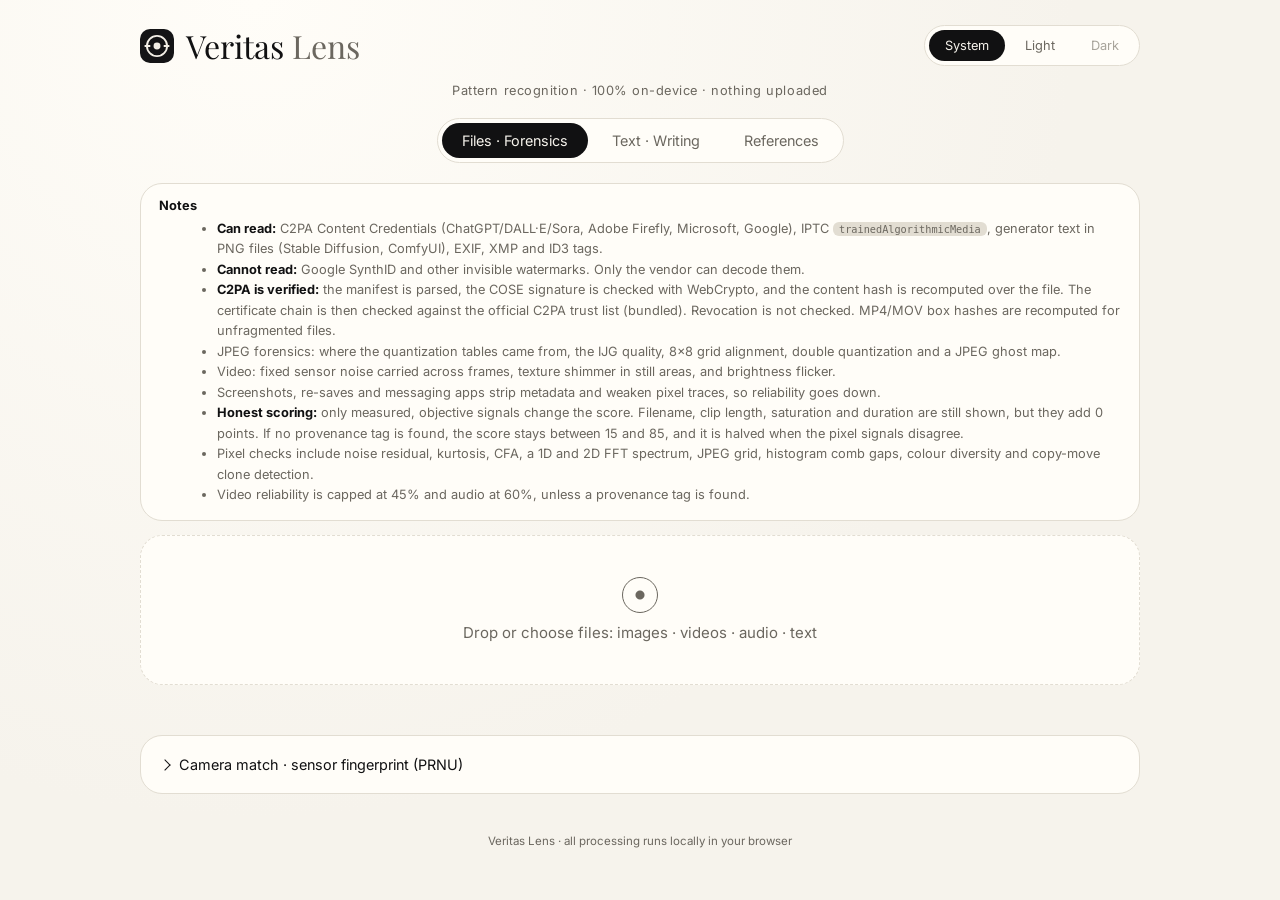
==== index.html @ 10089b7d "feat: writing check, C2PA trust chain, BMFF hash, PRNU camera match - Add js/writing.js: English sty" ====
<!DOCTYPE html>
<html lang="en" data-theme="system">
<head>
<meta charset="UTF-8">
<meta name="viewport" content="width=device-width, initial-scale=1.0">
<title>Veritas Lens — On-device pattern recognition</title>
<link rel="icon" href="favicon.svg" type="image/svg+xml">
<link href="https://fonts.googleapis.com/css2?family=Inter:wght@300;400;500;600&family=Playfair+Display:wght@500&display=swap" rel="stylesheet">
<link rel="stylesheet" href="css/style.css">
</head>
<body>
<header id="site-header">
<div class="brand"><img src="favicon.svg" alt="" width="34" height="34"><span>Veritas <em>Lens</em></span></div>
<div id="theme-switch" role="group" aria-label="Theme">
<button data-theme="system" class="active">System</button><button data-theme="light">Light</button><button data-theme="dark">Dark</button>
</div>
</header>
<p class="tag">Pattern recognition · 100% on-device · nothing uploaded</p>
<nav id="mode-tabs">
<button class="tab active" data-mode="media">Files · Forensics</button>
<button class="tab" data-mode="text">Text · Writing</button>
<button class="tab" data-mode="refs">References</button>
</nav>
<main>
<section id="panel-media" class="panel active">
<aside class="note"><b>Notes</b><ul>
<li><b>Can read:</b> C2PA Content Credentials (ChatGPT/DALL·E/Sora, Adobe Firefly, Microsoft, Google), IPTC <code>trainedAlgorithmicMedia</code>, generator text in PNG files (Stable Diffusion, ComfyUI), EXIF, XMP and ID3 tags.</li>
<li><b>Cannot read:</b> Google SynthID and other invisible watermarks. Only the vendor can decode them.</li>
<li><b>C2PA is verified:</b> the manifest is parsed, the COSE signature is checked with WebCrypto, and the content hash is recomputed over the file. The certificate chain is then checked against the official C2PA trust list (bundled). Revocation is not checked. MP4/MOV box hashes are recomputed for unfragmented files.</li>
<li>JPEG forensics: where the quantization tables came from, the IJG quality, 8×8 grid alignment, double quantization and a JPEG ghost map.</li>
<li>Video: fixed sensor noise carried across frames, texture shimmer in still areas, and brightness flicker.</li>
<li>Screenshots, re-saves and messaging apps strip metadata and weaken pixel traces, so reliability goes down.</li>
<li><b>Honest scoring:</b> only measured, objective signals change the score. Filename, clip length, saturation and duration are still shown, but they add 0 points. If no provenance tag is found, the score stays between 15 and 85, and it is halved when the pixel signals disagree.</li>
<li>Pixel checks include noise residual, kurtosis, CFA, a 1D and 2D FFT spectrum, JPEG grid, histogram comb gaps, colour diversity and copy-move clone detection.</li>
<li>Video reliability is capped at 45% and audio at 60%, unless a provenance tag is found.</li></ul></aside>
<label class="drop" id="drop-zone"><input type="file" id="media-input" multiple hidden><span>Drop or choose files: images · videos · audio · text</span></label>
<p id="media-progress" class="progress"></p>
<section id="batch-dash" class="card dash" hidden>
<div id="dash-stats"></div>
<div id="verdict-chips" class="chips"></div>
<div class="toolbar">
<input id="batch-search" type="search" placeholder="Search filename" aria-label="Search filename">
<select id="type-filter" aria-label="Type"><option value="all">All types</option><option value="Image">Images</option><option value="Video">Videos</option><option value="Audio">Audio</option><option value="Unreadable">Unreadable</option></select>
<select id="sort-by" aria-label="Sort"><option value="order">Upload order</option><option value="high">Highest AI score</option><option value="low">Lowest AI score</option><option value="rel">Most reliable</option><option value="type">By type</option><option value="name">Name A–Z</option></select>
<button id="expand-all" class="btn ghost sm">Expand</button><button id="collapse-all" class="btn ghost sm">Collapse</button><button id="batch-csv" class="btn ghost sm">CSV</button><button id="batch-clear" class="btn ghost sm">Clear</button>
</div>
<p id="dash-count" class="tstat"></p>
</section>
<div id="media-out"></div>
<details class="card" id="prnu-card"><summary>Camera match · sensor fingerprint (PRNU)</summary>
<p>Every camera sensor leaves a faint, fixed noise pattern. Build a fingerprint from photos you know came from one camera, then test whether other photos share it. Works on original, uncropped, unresized files at least 512 px across. Use 10–20 bright, plain references such as sky or walls.</p>
<div class="row"><label class="btn ghost sm">1 · Reference photos<input type="file" id="prnu-ref" accept="image/*" multiple hidden></label><label class="btn ghost sm">2 · Photos to test<input type="file" id="prnu-test" accept="image/*" multiple hidden></label></div>
<p id="prnu-status" class="tstat"></p><div id="prnu-out"></div></details>
</section>
<section id="panel-text" class="panel">
<aside class="note"><b>Notes</b><ul>
<li>Recognizes amounts, quantities with units, percentages, dates, times, emails, URLs, phones, IPs, UUIDs, IBANs, card numbers, coordinates, hex colours, versions, IDs, hashtags and mentions.</li>
<li>Values are checked, not just matched: Luhn for cards, mod-97 for IBANs, real calendar dates, IP octet range, coordinate range. Number-like strings that fail Luhn are not listed as cards.</li>
<li>Each numeric column gets min, median, max and sum, and outliers are flagged with a robust MAD z-score above 3.5.</li>
<li>Groups lines that share the same shape into tables. Also handles delimited tables and repeating key:value records.</li>
<li>Junk is removed automatically: HTML, dividers, duplicates, boilerplate like "Sent from my…" or "Unsubscribe", and invisible characters. Everything removed is listed with the reason.</li>
<li><b>Writing check</b> (English, 150+ words): marker vocabulary, stock phrases, sentence and paragraph burstiness, informal slips, leftover Markdown and self-disclosure. The score stays between 15 and 85 unless the text discloses itself (for example "as an AI language model"). Reliability is capped at 65%. It is never proof of authorship.</li>
<li>Rule-based, with no AI model, so prose with unusual formatting stays as plain text.</li></ul></aside>
<textarea id="text-input" placeholder="Paste any messy text: invoices, logs, specs, chats, lists…"></textarea>
<div class="row"><button id="text-run" class="btn">Extract</button><button id="text-sample" class="btn ghost">Try sample</button></div>
<div id="text-out"></div>
</section>
<section id="panel-refs" class="panel">
<aside class="note"><b>Notes</b><ul><li>These are the sources behind each check. The weights are heuristics drawn from them, not trained values.</li><li>Every link opens the original paper or standard.</li></ul></aside>
<article class="card" id="landscape">
<h3>How Veritas Lens compares to online detectors</h3>
<p>Summary of public documentation and peer-reviewed evaluations. Vendor accuracy claims are self-reported and usually measured on generators the vendor trained on.</p>
<div class="tablewrap"><table><thead><tr><th>Tool type</th><th>Examples</th><th>How it works</th><th>Where it is strong</th><th>Known weaknesses</th></tr></thead><tbody>
<tr><td>Trained image classifiers</td><td>Hive, Sightengine, AI or Not, Illuminarty, Is It AI</td><td>Upload to a server; a neural network trained on real vs generated images returns a probability</td><td>High hit rates on images from generators in their training set, including stripped screenshots</td><td>Accuracy drops on new generators, after resizing, compression or noise (Ojha 2023, Corvi 2023). Usually no explanation. The file leaves your device</td></tr>
<tr><td>Provenance verifiers</td><td>Content Credentials Verify (C2PA), Adobe Content Authenticity</td><td>Reads and cryptographically verifies a signed C2PA manifest</td><td>Close to certain when a valid manifest exists</td><td>Says nothing when metadata is stripped, which most social platforms and screenshots do</td></tr>
<tr><td>Vendor watermark detectors</td><td>Google SynthID Detector, Meta Video Seal, OpenAI internal tools</td><td>Decodes an invisible watermark embedded by that vendor's own model</td><td>Robust to crops and compression for that vendor's outputs</td><td>Only detects one vendor. Mostly closed or limited access. Cannot run in a browser</td></tr>
<tr><td>Forensic toolkits</td><td>FotoForensics, Forensically, InVID-WeVerify</td><td>ELA, noise, clone, metadata and JPEG analysis shown to a human analyst</td><td>Shows edits and splices, transparent</td><td>No verdict; needs expert interpretation; not designed for fully generated images</td></tr>
<tr><td>AI text detectors</td><td>GPTZero, Originality.ai, Turnitin, Copyleaks</td><td>Perplexity from a language model (GPTZero, DetectGPT, Binoculars) or trained classifiers</td><td>Catches unedited output from popular models</td><td>OpenAI withdrew its own classifier in 2023 for low accuracy. Biased against non-native English writers (Liang et al. 2023). Easily defeated by paraphrasing</td></tr>
<tr><td><b>Veritas Lens</b></td><td>This app</td><td>Parses and verifies C2PA, measures JPEG, pixel, temporal and audio statistics, all on-device</td><td>Privacy, transparency, cryptographic provenance, edit and recompression evidence, every number explained</td><td>No trained model, so it will miss many clean generated images that classifiers catch. Cannot read SynthID. Does not check C2PA trust lists. The writing check uses style statistics only and has no language-model perplexity, so it is weaker than model-based detectors on unedited output. It is capped and gated for that reason</td></tr>
</tbody></table></div>
<h4>What that means for a result here</h4>
<ul class="drivers"><li><b>Verified C2PA with a trusted chain</b>: as strong as any online tool.</li><li><b>Writing check</b>: comparable signals to the vocabulary studies; never as evidence on its own.</li><li><b>Leans AI / Leans camera without a tag</b>: weaker than a trained classifier on known generators, but the reasons are visible and checkable.</li><li><b>Inconclusive</b> is a real answer: no tool can prove a clean, stripped image is authentic.</li></ul>
</article>
<div id="refs-out"></div>
</section>
</main>
<footer>Veritas Lens · all processing runs locally in your browser</footer>
<script src="js/app.js"></script>
<script src="js/provenance.js"></script>
<script src="js/jpeg.js"></script>
<script src="js/writing.js"></script>
<script src="js/text.js"></script>
<script src="js/prnu.js"></script>
</body>
</html>
---- css/style.css ----
:root,[data-theme=dark]{--bg:#0b0b0c;--bg2:#1b1b1e;--card:#141416;--line:#2a2a2e;--fg:#f3efe6;--dim:#a8a49b;--inv:#0b0b0c;--r-lg:22px;--r-md:14px;--r-sm:10px;--pill:999px;--gap:14px;--fs-xs:.72rem;--fs-sm:.8rem;--fs-md:.9rem}
[data-theme=light]{--bg:#f6f3ec;--bg2:#fffdf8;--card:#fffdf8;--line:#e2ddd2;--fg:#111112;--dim:#6b675f;--inv:#f6f3ec}
@media (prefers-color-scheme:light){[data-theme=system]{--bg:#f6f3ec;--bg2:#fffdf8;--card:#fffdf8;--line:#e2ddd2;--fg:#111112;--dim:#6b675f;--inv:#f6f3ec}}
*{box-sizing:border-box;margin:0}
body{background:radial-gradient(circle at 20% 0,var(--bg2),var(--bg) 60%);color:var(--fg);font-family:Inter,sans-serif;font-size:15px;min-height:100vh;padding:24px;transition:background .3s}
button,input,select,textarea{font:inherit;color:inherit}
:focus-visible{outline:2px solid var(--fg);outline-offset:2px}
a{color:var(--fg)}
code{font-size:.8em;background:var(--line);padding:1px 6px;border-radius:6px}

#site-header,main{max-width:1000px;margin:0 auto}
#site-header{display:flex;justify-content:space-between;align-items:center;gap:var(--gap);flex-wrap:wrap}
.brand{display:inline-flex;gap:12px;align-items:center;font-family:'Playfair Display',serif;font-size:2rem}
.brand img{border-radius:var(--r-sm)}
.brand em{font-style:normal;color:var(--dim)}
.tag{color:var(--dim);font-size:var(--fs-sm);text-align:center;margin:16px 0 20px;letter-spacing:.04em}

#theme-switch,#mode-tabs{display:flex;gap:4px;background:var(--card);border:1px solid var(--line);border-radius:var(--pill);padding:4px;width:max-content;max-width:100%;flex-wrap:wrap}
#mode-tabs{margin:0 auto 20px}
#theme-switch button,.tab{background:none;border:0;color:var(--dim);padding:8px 16px;border-radius:var(--pill);font-size:var(--fs-sm);cursor:pointer;transition:background .2s,color .2s}
.tab{padding:9px 20px;font-size:var(--fs-md)}
#theme-switch button:hover,.tab:hover{color:var(--fg)}
#theme-switch button.active,.tab.active{background:var(--fg);color:var(--inv)}

.panel{display:none}.panel.active{display:block}
.note,.card,.fcard,.drop,textarea{background:var(--card);border:1px solid var(--line);border-radius:var(--r-lg)}
.note{padding:14px 18px;margin-bottom:var(--gap);font-size:var(--fs-sm);color:var(--dim)}
.note b{color:var(--fg)}.note ul{margin:6px 0 0 18px;line-height:1.6}
.card{padding:20px;margin-top:var(--gap)}
.card h3{font-family:'Playfair Display',serif;font-weight:500;font-size:1.25rem;margin-bottom:4px;word-break:break-word}
.card p{color:var(--dim);font-size:var(--fs-sm);line-height:1.5}
h4,.card h4{font-size:var(--fs-xs);text-transform:uppercase;letter-spacing:.08em;color:var(--dim);margin:18px 0 8px;font-weight:500}

textarea{width:100%;min-height:200px;padding:18px;font:14px/1.5 ui-monospace,monospace;resize:vertical}
.drop{display:flex;align-items:center;justify-content:center;text-align:center;padding:20px;height:150px;border-style:dashed;border-width:1.5px;cursor:pointer;color:var(--dim);transition:border-color .2s}
.drop:hover,.drop.over{border-color:var(--fg);color:var(--fg)}
.row{display:flex;gap:8px;margin:var(--gap) 0;flex-wrap:wrap}

.btn,.chip,.vpill,.pill{border-radius:var(--pill);border:1px solid var(--line);font-size:var(--fs-sm)}
.btn{background:var(--fg);color:var(--inv);border-color:var(--fg);padding:10px 22px;font-weight:500;cursor:pointer;transition:opacity .2s}
.btn:hover{opacity:.85}
.btn.ghost{background:transparent;color:var(--fg);border-color:var(--line)}
.btn.ghost:hover{border-color:var(--fg);opacity:1}
.btn.sm{padding:7px 14px;font-size:var(--fs-xs)}
.pill{display:inline-block;padding:3px 10px;color:var(--dim);margin:6px 6px 0 0}
.pill.strong{background:var(--fg);color:var(--inv);border-color:var(--fg)}

.chips{display:flex;flex-wrap:wrap;gap:6px;margin:10px 0}
.chip{display:inline-flex;gap:6px;align-items:center;background:transparent;color:var(--dim);padding:6px 12px;cursor:pointer;text-decoration:none}
.chip:hover{border-color:var(--fg);color:var(--fg)}
.chip b{color:var(--fg)}.chip.active{background:var(--fg);color:var(--inv);border-color:var(--fg)}.chip.active b{color:var(--inv)}
.chip::before{content:'';width:8px;height:8px;border-radius:50%;background:var(--c,transparent)}
.d-all::before{display:none}
.d-tagged{--c:var(--fg)}.d-ai{--c:color-mix(in srgb,var(--fg) 65%,transparent)}.d-mixed{--c:color-mix(in srgb,var(--fg) 35%,transparent)}.d-real{--c:transparent}.d-error{--c:repeating-linear-gradient(45deg,var(--dim) 0 2px,transparent 2px 4px)}
.chip.d-real::before{border:1px solid var(--fg)}

.dash{position:sticky;top:8px;z-index:5;backdrop-filter:blur(12px);background:color-mix(in srgb,var(--card) 88%,transparent)}
.dist{display:flex;height:10px;border-radius:var(--pill);overflow:hidden;gap:2px;margin-bottom:12px}.dist i{background:var(--c)}.dist i.d-real{border:1px solid var(--fg);border-radius:var(--pill)}
.stat-row{display:flex;flex-wrap:wrap;gap:6px 22px;font-size:var(--fs-sm);color:var(--dim)}.stat-row b{color:var(--fg);font-size:1.1rem;margin-right:4px}
.toolbar{display:flex;flex-wrap:wrap;gap:8px;align-items:center}
.toolbar input{flex:1;min-width:160px}
.progress,.tstat{color:var(--dim);font-size:var(--fs-sm);margin:10px 4px 0;min-height:1em}

#media-out{display:flex;flex-direction:column;gap:10px;margin-top:var(--gap)}
.fcard{margin-top:0;overflow:hidden;border-left:4px solid var(--c,var(--line))}
.fcard.v-tagged{--c:var(--fg)}.fcard.v-ai{--c:color-mix(in srgb,var(--fg) 65%,transparent)}.fcard.v-mixed{--c:color-mix(in srgb,var(--fg) 30%,transparent)}.fcard.v-error{--c:var(--dim);opacity:.8}
.fcard.v-real{border-left:4px double var(--fg)}
.fcard>summary{display:flex;align-items:center;gap:var(--gap);padding:12px 16px;cursor:pointer;list-style:none}
.fcard>summary::-webkit-details-marker{display:none}
.fcard>summary:hover{background:color-mix(in srgb,var(--bg2) 60%,transparent)}
.fcard[open]>summary{border-bottom:1px solid var(--line)}
.thumb{width:52px;height:52px;border-radius:var(--r-sm);object-fit:cover;flex:none;background:var(--bg2)}
.glyph{display:flex;align-items:center;justify-content:center;font-size:1.3rem;color:var(--dim)}
.fmeta{flex:1;min-width:0}.fmeta b{display:block;white-space:nowrap;overflow:hidden;text-overflow:ellipsis;font-weight:500}.fmeta small{color:var(--dim);font-size:var(--fs-xs)}
.vpill{padding:4px 10px;font-size:var(--fs-xs);color:var(--dim);white-space:nowrap}
.v-tagged .vpill,.v-ai .vpill{background:var(--fg);color:var(--inv);border-color:var(--fg)}
.fscore{text-align:right;min-width:92px}.fscore b{font-family:'Playfair Display',serif;font-size:1.5rem;font-weight:500;display:block;line-height:1}.fscore small{font-size:var(--fs-xs);color:var(--dim)}
.mini{display:block;height:4px;background:var(--line);border-radius:var(--pill);margin-top:5px;overflow:hidden}.mini i{display:block;height:100%;background:var(--fg)}
.fbody{padding:6px 18px 18px}
.honest{margin-top:12px;padding:10px 14px;border:1px dashed var(--line);border-radius:var(--r-md);color:var(--dim);font-size:var(--fs-sm)}
.drivers{margin:0 0 0 18px;font-size:var(--fs-sm);line-height:1.7;color:var(--dim)}.drivers b{color:var(--fg)}

.maps{display:grid;grid-template-columns:repeat(auto-fit,minmax(160px,1fr));gap:10px;margin-top:var(--gap)}
.maps figure{margin:0}.maps img,.maps canvas,.maps video{width:100%;border-radius:var(--r-md);display:block;border:1px solid var(--line);background:var(--bg2)}
.maps figcaption{font-size:var(--fs-xs);color:var(--dim);margin-top:6px;line-height:1.4}

details{margin-top:12px;font-size:var(--fs-sm);color:var(--dim)}summary{cursor:pointer;color:var(--fg)}
details.card>summary{font-size:var(--fs-md)}
.tablewrap{overflow:auto;border-radius:var(--r-md);border:1px solid var(--line);margin-top:12px}
.tablewrap.tall{max-height:420px}
table{border-collapse:collapse;width:100%;font-size:var(--fs-sm)}
th,td{padding:9px 12px;border-bottom:1px solid var(--line);text-align:left;vertical-align:top}
tbody tr:last-child td{border-bottom:0}
th{background:var(--bg2);color:var(--fg);font-weight:500;white-space:nowrap;position:sticky;top:0}
td{color:var(--dim)}
th small,td small{display:block;font-size:.68rem;color:var(--dim);font-weight:400;margin-top:2px}
th small{text-transform:uppercase;letter-spacing:.06em}
td.to{font-weight:600;white-space:nowrap}td.to-ai,td.to-real{color:var(--fg)}td.to-real{font-style:italic}td.to-proc{color:var(--dim)}
tr.grp td{background:var(--bg2);color:var(--fg);font-size:var(--fs-xs);text-transform:uppercase;letter-spacing:.08em}
#panel-refs td{white-space:normal}
.ttable .thead{display:flex;justify-content:space-between;align-items:flex-start;gap:10px;flex-wrap:wrap}.ttable .row{margin:0}
.stats{margin:12px 0 0 18px;font-size:var(--fs-xs);color:var(--dim);line-height:1.7}

select,input[type=search],input[type=text]{appearance:none;-webkit-appearance:none;background-color:var(--bg);color:var(--fg);border:1px solid var(--line);border-radius:var(--pill);padding:7px 14px;font-size:var(--fs-sm);line-height:1.3;transition:border-color .2s;color-scheme:light dark}
select{padding-right:34px;cursor:pointer;background-image:linear-gradient(45deg,transparent 50%,var(--dim) 50%),linear-gradient(135deg,var(--dim) 50%,transparent 50%);background-position:calc(100% - 18px) 52%,calc(100% - 13px) 52%;background-size:5px 5px;background-repeat:no-repeat}
select:hover,input[type=search]:hover,textarea:hover{border-color:color-mix(in srgb,var(--fg) 40%,var(--line))}
select:focus,input:focus,textarea:focus{outline:none;border-color:var(--fg)}
select option{background:var(--card);color:var(--fg)}
input[type=search]::-webkit-search-cancel-button{-webkit-appearance:none;width:14px;height:14px;cursor:pointer;background:linear-gradient(45deg,transparent 45%,var(--dim) 45% 55%,transparent 55%),linear-gradient(135deg,transparent 45%,var(--dim) 45% 55%,transparent 55%)}
::placeholder{color:var(--dim);opacity:1}
textarea{transition:border-color .2s}
details>summary{list-style:none;display:flex;align-items:center;gap:8px}
details>summary::-webkit-details-marker{display:none}
details:not(.fcard)>summary::before{content:'';width:7px;height:7px;border-right:1.5px solid currentColor;border-bottom:1.5px solid currentColor;transform:rotate(-45deg);transition:transform .2s;flex:none;margin-right:2px}
details:not(.fcard)[open]>summary::before{transform:rotate(45deg)}
.fcard>summary::after{content:'';width:8px;height:8px;border-right:1.5px solid var(--dim);border-bottom:1.5px solid var(--dim);transform:rotate(45deg);transition:transform .2s;flex:none;margin-left:4px}
.fcard[open]>summary::after{transform:rotate(-135deg)}
.checks>summary{font-size:var(--fs-sm);font-weight:500}
audio,video{display:block;width:100%;border-radius:var(--r-md);color-scheme:light dark}
audio{margin-top:var(--gap);background:var(--bg2)}
*{scrollbar-width:thin;scrollbar-color:var(--line) transparent}
::-webkit-scrollbar{width:10px;height:10px}::-webkit-scrollbar-thumb{background:var(--line);border-radius:var(--pill);border:2px solid var(--card)}::-webkit-scrollbar-track{background:transparent}
::selection{background:var(--fg);color:var(--inv)}
.drop span::before{content:'';display:block;width:34px;height:34px;margin:0 auto 10px;border:1.5px solid currentColor;border-radius:50%;background:radial-gradient(circle,currentColor 0 4px,transparent 5px)}
.chip:focus-visible,.btn:focus-visible,.tab:focus-visible,#theme-switch button:focus-visible{outline:2px solid var(--fg);outline-offset:2px}
td a,.drivers a{text-underline-offset:3px;text-decoration-color:var(--line)}
td a:hover{text-decoration-color:var(--fg)}
#landscape td:first-child{color:var(--fg);white-space:nowrap}
#landscape tr:last-child td{background:color-mix(in srgb,var(--bg2) 70%,transparent)}
footer{text-align:center;color:var(--dim);font-size:var(--fs-xs);margin-top:40px}
@media (max-width:600px){body{padding:16px}.brand{font-size:1.6rem}.fcard>summary{flex-wrap:wrap}.fmeta{flex-basis:calc(100% - 70px)}.vpill{margin-left:66px}.fscore{margin-left:auto}.dash{position:static}#mode-tabs{width:100%;justify-content:center}.tab{padding:8px 14px}}
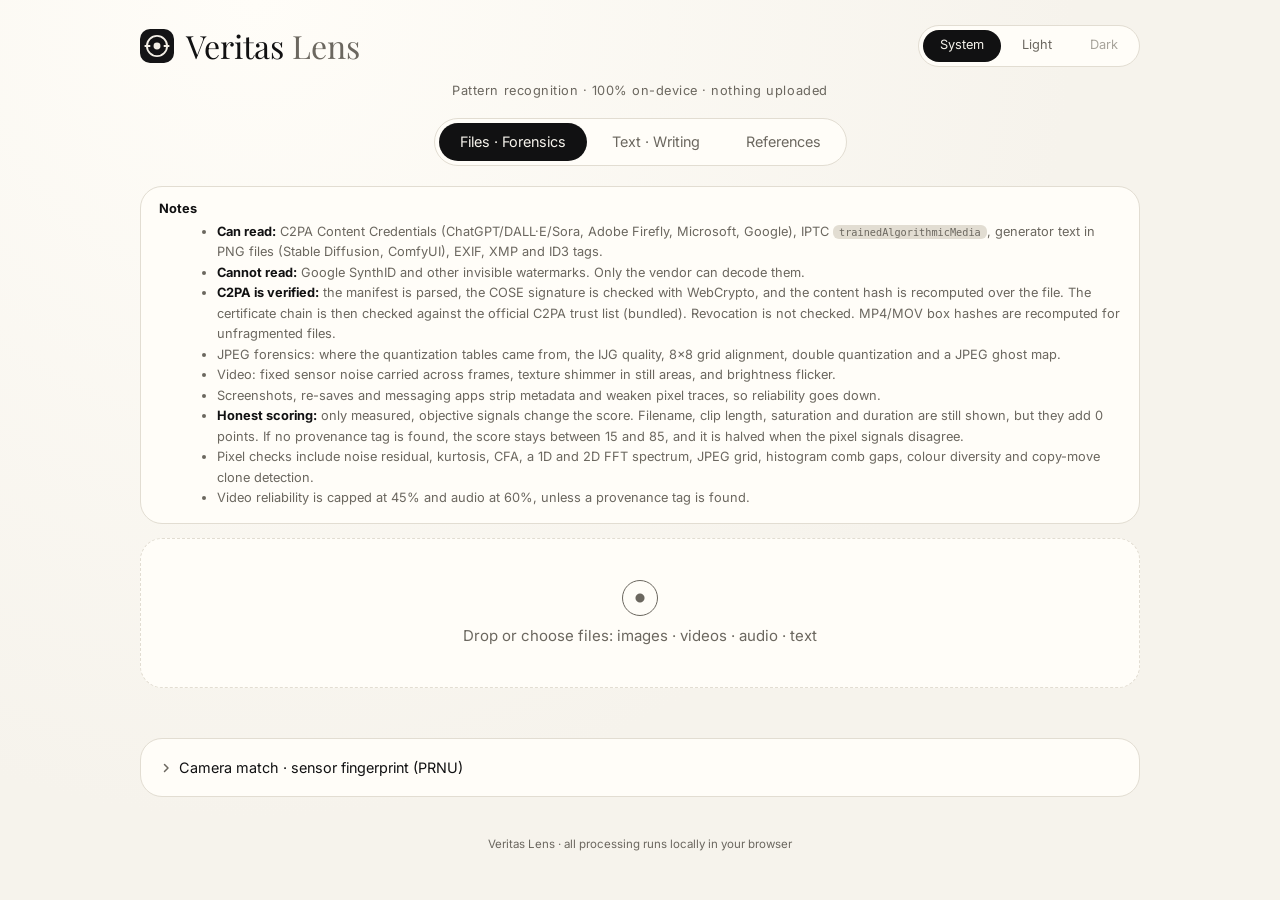
==== commit f4945f89: "style: dropdowns ui coherent , minor tweask" ====
--- a/index.html
+++ b/index.html
@@ -33,7 +33,7 @@
 <li><b>Honest scoring:</b> only measured, objective signals change the score. Filename, clip length, saturation and duration are still shown, but they add 0 points. If no provenance tag is found, the score stays between 15 and 85, and it is halved when the pixel signals disagree.</li>
 <li>Pixel checks include noise residual, kurtosis, CFA, a 1D and 2D FFT spectrum, JPEG grid, histogram comb gaps, colour diversity and copy-move clone detection.</li>
 <li>Video reliability is capped at 45% and audio at 60%, unless a provenance tag is found.</li></ul></aside>
-<label class="drop" id="drop-zone"><input type="file" id="media-input" multiple hidden><span>Drop or choose files: images · videos · audio · text</span></label>
+<label class="drop" id="drop-zone"><input type="file" id="media-input" class="vh" multiple><span>Drop or choose files: images · videos · audio · text</span></label>
 <p id="media-progress" class="progress"></p>
 <section id="batch-dash" class="card dash" hidden>
 <div id="dash-stats"></div>
@@ -49,7 +49,7 @@
 <div id="media-out"></div>
 <details class="card" id="prnu-card"><summary>Camera match · sensor fingerprint (PRNU)</summary>
 <p>Every camera sensor leaves a faint, fixed noise pattern. Build a fingerprint from photos you know came from one camera, then test whether other photos share it. Works on original, uncropped, unresized files at least 512 px across. Use 10–20 bright, plain references such as sky or walls.</p>
-<div class="row"><label class="btn ghost sm">1 · Reference photos<input type="file" id="prnu-ref" accept="image/*" multiple hidden></label><label class="btn ghost sm">2 · Photos to test<input type="file" id="prnu-test" accept="image/*" multiple hidden></label></div>
+<div class="row"><label class="btn ghost sm">1 · Reference photos<input type="file" id="prnu-ref" class="vh" accept="image/*" multiple></label><label class="btn ghost sm">2 · Photos to test<input type="file" id="prnu-test" class="vh" accept="image/*" multiple></label></div>
 <p id="prnu-status" class="tstat"></p><div id="prnu-out"></div></details>
 </section>
 <section id="panel-text" class="panel">
@@ -91,5 +91,6 @@
 <script src="js/writing.js"></script>
 <script src="js/text.js"></script>
 <script src="js/prnu.js"></script>
+<script src="js/dropdown.js"></script>
 </body>
 </html>
--- a/css/style.css
+++ b/css/style.css
@@ -1,7 +1,9 @@
-:root,[data-theme=dark]{--bg:#0b0b0c;--bg2:#1b1b1e;--card:#141416;--line:#2a2a2e;--fg:#f3efe6;--dim:#a8a49b;--inv:#0b0b0c;--r-lg:22px;--r-md:14px;--r-sm:10px;--pill:999px;--gap:14px;--fs-xs:.72rem;--fs-sm:.8rem;--fs-md:.9rem}
-[data-theme=light]{--bg:#f6f3ec;--bg2:#fffdf8;--card:#fffdf8;--line:#e2ddd2;--fg:#111112;--dim:#6b675f;--inv:#f6f3ec}
-@media (prefers-color-scheme:light){[data-theme=system]{--bg:#f6f3ec;--bg2:#fffdf8;--card:#fffdf8;--line:#e2ddd2;--fg:#111112;--dim:#6b675f;--inv:#f6f3ec}}
+:root,[data-theme=dark]{color-scheme:dark;--bg:#0b0b0c;--bg2:#1b1b1e;--card:#141416;--line:#2a2a2e;--fg:#f3efe6;--dim:#a8a49b;--inv:#0b0b0c;--chev:url("data:image/svg+xml,%3Csvg xmlns='http://www.w3.org/2000/svg' width='10' height='10' viewBox='0 0 10 10'%3E%3Cpath d='M1.5 3.5 5 7l3.5-3.5' fill='none' stroke='%23a8a49b' stroke-width='1.5' stroke-linecap='round' stroke-linejoin='round'/%3E%3C/svg%3E")}
+[data-theme=light]{color-scheme:light;--bg:#f6f3ec;--bg2:#fffdf8;--card:#fffdf8;--line:#e2ddd2;--fg:#111112;--dim:#6b675f;--inv:#f6f3ec;--chev:url("data:image/svg+xml,%3Csvg xmlns='http://www.w3.org/2000/svg' width='10' height='10' viewBox='0 0 10 10'%3E%3Cpath d='M1.5 3.5 5 7l3.5-3.5' fill='none' stroke='%236b675f' stroke-width='1.5' stroke-linecap='round' stroke-linejoin='round'/%3E%3C/svg%3E")}
+@media (prefers-color-scheme:light){[data-theme=system]{color-scheme:light;--bg:#f6f3ec;--bg2:#fffdf8;--card:#fffdf8;--line:#e2ddd2;--fg:#111112;--dim:#6b675f;--inv:#f6f3ec;--chev:url("data:image/svg+xml,%3Csvg xmlns='http://www.w3.org/2000/svg' width='10' height='10' viewBox='0 0 10 10'%3E%3Cpath d='M1.5 3.5 5 7l3.5-3.5' fill='none' stroke='%236b675f' stroke-width='1.5' stroke-linecap='round' stroke-linejoin='round'/%3E%3C/svg%3E")}}
+:root{--field:var(--bg);--line-hover:color-mix(in srgb,var(--fg) 45%,var(--line));--r-lg:22px;--r-md:14px;--r-sm:10px;--pill:999px;--gap:14px;--fs-xs:.72rem;--fs-sm:.8rem;--fs-md:.9rem;--h-xs:24px;--h-sm:32px;--h-md:38px;--ease:.2s ease;--arrow:url("data:image/svg+xml,%3Csvg xmlns='http://www.w3.org/2000/svg' width='10' height='10' viewBox='0 0 10 10'%3E%3Cpath d='M1.5 3.5 5 7l3.5-3.5' fill='none' stroke='black' stroke-width='1.5' stroke-linecap='round' stroke-linejoin='round'/%3E%3C/svg%3E")}
 *{box-sizing:border-box;margin:0}
+[hidden]{display:none!important}
 body{background:radial-gradient(circle at 20% 0,var(--bg2),var(--bg) 60%);color:var(--fg);font-family:Inter,sans-serif;font-size:15px;min-height:100vh;padding:24px;transition:background .3s}
 button,input,select,textarea{font:inherit;color:inherit}
 :focus-visible{outline:2px solid var(--fg);outline-offset:2px}
@@ -15,10 +17,15 @@
 .brand em{font-style:normal;color:var(--dim)}
 .tag{color:var(--dim);font-size:var(--fs-sm);text-align:center;margin:16px 0 20px;letter-spacing:.04em}
 
+.btn,.chip,.tab,#theme-switch button{display:inline-flex;align-items:center;justify-content:center;gap:6px;height:var(--h-sm);padding:0 14px;border:1px solid transparent;border-radius:var(--pill);font-size:var(--fs-sm);font-weight:400;line-height:1;white-space:nowrap;text-decoration:none;cursor:pointer;user-select:none;-webkit-tap-highlight-color:transparent;transition:background var(--ease),color var(--ease),border-color var(--ease),opacity var(--ease),transform .1s}
+.btn:active,.chip:active,.tab:active,#theme-switch button:active{transform:translateY(1px)}
+:is(.btn,.chip,.tab,#theme-switch button,.dd-btn,select,input,textarea):disabled{opacity:.45;cursor:not-allowed;transform:none}
+
 #theme-switch,#mode-tabs{display:flex;gap:4px;background:var(--card);border:1px solid var(--line);border-radius:var(--pill);padding:4px;width:max-content;max-width:100%;flex-wrap:wrap}
 #mode-tabs{margin:0 auto 20px}
-#theme-switch button,.tab{background:none;border:0;color:var(--dim);padding:8px 16px;border-radius:var(--pill);font-size:var(--fs-sm);cursor:pointer;transition:background .2s,color .2s}
-.tab{padding:9px 20px;font-size:var(--fs-md)}
+#theme-switch button,.tab{background:none;color:var(--dim)}
+#theme-switch button{padding:0 16px}
+.tab{height:var(--h-md);padding:0 20px;font-size:var(--fs-md)}
 #theme-switch button:hover,.tab:hover{color:var(--fg)}
 #theme-switch button.active,.tab.active{background:var(--fg);color:var(--inv)}
 
@@ -31,28 +38,36 @@
 .card p{color:var(--dim);font-size:var(--fs-sm);line-height:1.5}
 h4,.card h4{font-size:var(--fs-xs);text-transform:uppercase;letter-spacing:.08em;color:var(--dim);margin:18px 0 8px;font-weight:500}
 
-textarea{width:100%;min-height:200px;padding:18px;font:14px/1.5 ui-monospace,monospace;resize:vertical}
-.drop{display:flex;align-items:center;justify-content:center;text-align:center;padding:20px;height:150px;border-style:dashed;border-width:1.5px;cursor:pointer;color:var(--dim);transition:border-color .2s}
-.drop:hover,.drop.over{border-color:var(--fg);color:var(--fg)}
-.row{display:flex;gap:8px;margin:var(--gap) 0;flex-wrap:wrap}
+.drop{display:flex;align-items:center;justify-content:center;text-align:center;padding:20px;height:150px;border-style:dashed;border-width:1.5px;cursor:pointer;color:var(--dim);transition:border-color var(--ease),color var(--ease)}
+.drop:hover{border-color:var(--line-hover);color:var(--fg)}
+.drop.over,.drop:focus-within{border-color:var(--fg);color:var(--fg)}
+.drop span::before{content:'';display:block;width:34px;height:34px;margin:0 auto 10px;border:1.5px solid currentColor;border-radius:50%;background:radial-gradient(circle,currentColor 0 4px,transparent 5px)}
+.drop,label.btn{position:relative}
+.vh{position:absolute;width:1px;height:1px;margin:-1px;padding:0;overflow:hidden;clip:rect(0 0 0 0);clip-path:inset(50%);white-space:nowrap;border:0;opacity:0;pointer-events:none}
+label:has(.vh:focus-visible){outline:2px solid var(--fg);outline-offset:2px}
+.drop:has(.vh:focus-visible){outline-offset:3px}
+.row{display:flex;gap:8px;margin:var(--gap) 0;flex-wrap:wrap;align-items:center}
 
-.btn,.chip,.vpill,.pill{border-radius:var(--pill);border:1px solid var(--line);font-size:var(--fs-sm)}
-.btn{background:var(--fg);color:var(--inv);border-color:var(--fg);padding:10px 22px;font-weight:500;cursor:pointer;transition:opacity .2s}
+.btn{height:var(--h-md);padding:0 22px;background:var(--fg);color:var(--inv);border-color:var(--fg);font-weight:500}
 .btn:hover{opacity:.85}
 .btn.ghost{background:transparent;color:var(--fg);border-color:var(--line)}
-.btn.ghost:hover{border-color:var(--fg);opacity:1}
-.btn.sm{padding:7px 14px;font-size:var(--fs-xs)}
-.pill{display:inline-block;padding:3px 10px;color:var(--dim);margin:6px 6px 0 0}
-.pill.strong{background:var(--fg);color:var(--inv);border-color:var(--fg)}
+.btn.ghost:hover{border-color:var(--line-hover);opacity:1}
+.btn.sm{height:var(--h-sm);padding:0 14px}
 
+.chip{background:transparent;color:var(--dim);border-color:var(--line);padding:0 12px;cursor:default}
+a.chip,button.chip{cursor:pointer}
+a.chip:hover,button.chip:hover{border-color:var(--line-hover);color:var(--fg)}
+.chip b{color:var(--fg);font-weight:600}
+.chip.active{background:var(--fg);color:var(--inv);border-color:var(--fg)}.chip.active b{color:var(--inv)}
+.chip::before{content:'';width:8px;height:8px;border-radius:50%;background:var(--c,transparent);flex:none}
 .chips{display:flex;flex-wrap:wrap;gap:6px;margin:10px 0}
-.chip{display:inline-flex;gap:6px;align-items:center;background:transparent;color:var(--dim);padding:6px 12px;cursor:pointer;text-decoration:none}
-.chip:hover{border-color:var(--fg);color:var(--fg)}
-.chip b{color:var(--fg)}.chip.active{background:var(--fg);color:var(--inv);border-color:var(--fg)}.chip.active b{color:var(--inv)}
-.chip::before{content:'';width:8px;height:8px;border-radius:50%;background:var(--c,transparent)}
-.d-all::before{display:none}
+.d-all::before,.chip:not([class*=" d-"]):not([class^="d-"])::before{display:none}
 .d-tagged{--c:var(--fg)}.d-ai{--c:color-mix(in srgb,var(--fg) 65%,transparent)}.d-mixed{--c:color-mix(in srgb,var(--fg) 35%,transparent)}.d-real{--c:transparent}.d-error{--c:repeating-linear-gradient(45deg,var(--dim) 0 2px,transparent 2px 4px)}
 .chip.d-real::before{border:1px solid var(--fg)}
+
+.pill,.vpill{display:inline-flex;align-items:center;height:var(--h-xs);padding:0 10px;border:1px solid var(--line);border-radius:var(--pill);font-size:var(--fs-xs);color:var(--dim);white-space:nowrap}
+.pill{margin:6px 6px 0 0}
+.pill.strong,.v-tagged .vpill,.v-ai .vpill{background:var(--fg);color:var(--inv);border-color:var(--fg)}
 
 .dash{position:sticky;top:8px;z-index:5;backdrop-filter:blur(12px);background:color-mix(in srgb,var(--card) 88%,transparent)}
 .dist{display:flex;height:10px;border-radius:var(--pill);overflow:hidden;gap:2px;margin-bottom:12px}.dist i{background:var(--c)}.dist i.d-real{border:1px solid var(--fg);border-radius:var(--pill)}
@@ -60,20 +75,18 @@
 .toolbar{display:flex;flex-wrap:wrap;gap:8px;align-items:center}
 .toolbar input{flex:1;min-width:160px}
 .progress,.tstat{color:var(--dim);font-size:var(--fs-sm);margin:10px 4px 0;min-height:1em}
+.tstat:empty{display:none}
 
 #media-out{display:flex;flex-direction:column;gap:10px;margin-top:var(--gap)}
 .fcard{margin-top:0;overflow:hidden;border-left:4px solid var(--c,var(--line))}
 .fcard.v-tagged{--c:var(--fg)}.fcard.v-ai{--c:color-mix(in srgb,var(--fg) 65%,transparent)}.fcard.v-mixed{--c:color-mix(in srgb,var(--fg) 30%,transparent)}.fcard.v-error{--c:var(--dim);opacity:.8}
 .fcard.v-real{border-left:4px double var(--fg)}
-.fcard>summary{display:flex;align-items:center;gap:var(--gap);padding:12px 16px;cursor:pointer;list-style:none}
-.fcard>summary::-webkit-details-marker{display:none}
+.fcard>summary{display:flex;align-items:center;gap:var(--gap);padding:12px 16px;cursor:pointer;list-style:none;transition:background var(--ease)}
 .fcard>summary:hover{background:color-mix(in srgb,var(--bg2) 60%,transparent)}
 .fcard[open]>summary{border-bottom:1px solid var(--line)}
 .thumb{width:52px;height:52px;border-radius:var(--r-sm);object-fit:cover;flex:none;background:var(--bg2)}
 .glyph{display:flex;align-items:center;justify-content:center;font-size:1.3rem;color:var(--dim)}
 .fmeta{flex:1;min-width:0}.fmeta b{display:block;white-space:nowrap;overflow:hidden;text-overflow:ellipsis;font-weight:500}.fmeta small{color:var(--dim);font-size:var(--fs-xs)}
-.vpill{padding:4px 10px;font-size:var(--fs-xs);color:var(--dim);white-space:nowrap}
-.v-tagged .vpill,.v-ai .vpill{background:var(--fg);color:var(--inv);border-color:var(--fg)}
 .fscore{text-align:right;min-width:92px}.fscore b{font-family:'Playfair Display',serif;font-size:1.5rem;font-weight:500;display:block;line-height:1}.fscore small{font-size:var(--fs-xs);color:var(--dim)}
 .mini{display:block;height:4px;background:var(--line);border-radius:var(--pill);margin-top:5px;overflow:hidden}.mini i{display:block;height:100%;background:var(--fg)}
 .fbody{padding:6px 18px 18px}
@@ -84,8 +97,18 @@
 .maps figure{margin:0}.maps img,.maps canvas,.maps video{width:100%;border-radius:var(--r-md);display:block;border:1px solid var(--line);background:var(--bg2)}
 .maps figcaption{font-size:var(--fs-xs);color:var(--dim);margin-top:6px;line-height:1.4}
 
-details{margin-top:12px;font-size:var(--fs-sm);color:var(--dim)}summary{cursor:pointer;color:var(--fg)}
+details{margin-top:12px;font-size:var(--fs-sm);color:var(--dim)}
+summary{cursor:pointer;color:var(--fg);list-style:none;display:flex;align-items:center;gap:8px;border-radius:var(--r-sm)}
+summary::-webkit-details-marker{display:none}
 details.card>summary{font-size:var(--fs-md)}
+details.card[open]>summary{margin-bottom:10px}
+.checks>summary{font-size:var(--fs-sm);font-weight:500}
+details:not(.fcard)>summary::before,.fcard>summary::after{content:'';width:10px;height:10px;flex:none;background:var(--dim);-webkit-mask:var(--arrow) center/contain no-repeat;mask:var(--arrow) center/contain no-repeat;transition:transform var(--ease)}
+details:not(.fcard)>summary::before{transform:rotate(-90deg)}
+details:not(.fcard)[open]>summary::before{transform:none}
+.fcard>summary::after{margin-left:4px}
+.fcard[open]>summary::after{transform:rotate(180deg)}
+
 .tablewrap{overflow:auto;border-radius:var(--r-md);border:1px solid var(--line);margin-top:12px}
 .tablewrap.tall{max-height:420px}
 table{border-collapse:collapse;width:100%;font-size:var(--fs-sm)}
@@ -101,31 +124,41 @@
 .ttable .thead{display:flex;justify-content:space-between;align-items:flex-start;gap:10px;flex-wrap:wrap}.ttable .row{margin:0}
 .stats{margin:12px 0 0 18px;font-size:var(--fs-xs);color:var(--dim);line-height:1.7}
 
-select,input[type=search],input[type=text]{appearance:none;-webkit-appearance:none;background-color:var(--bg);color:var(--fg);border:1px solid var(--line);border-radius:var(--pill);padding:7px 14px;font-size:var(--fs-sm);line-height:1.3;transition:border-color .2s;color-scheme:light dark}
-select{padding-right:34px;cursor:pointer;background-image:linear-gradient(45deg,transparent 50%,var(--dim) 50%),linear-gradient(135deg,var(--dim) 50%,transparent 50%);background-position:calc(100% - 18px) 52%,calc(100% - 13px) 52%;background-size:5px 5px;background-repeat:no-repeat}
-select:hover,input[type=search]:hover,textarea:hover{border-color:color-mix(in srgb,var(--fg) 40%,var(--line))}
-select:focus,input:focus,textarea:focus{outline:none;border-color:var(--fg)}
+select,input[type=search],input[type=text],textarea{appearance:none;-webkit-appearance:none;background-color:var(--field);color:var(--fg);border:1px solid var(--line);font-size:var(--fs-sm);transition:border-color var(--ease)}
+select,input[type=search],input[type=text]{height:var(--h-sm);padding:0 14px;border-radius:var(--pill);line-height:normal}
+select{max-width:100%;padding-right:36px;cursor:pointer;text-overflow:ellipsis;background-image:var(--chev);background-repeat:no-repeat;background-position:right 14px center;background-size:10px 10px}
+select:hover,input[type=search]:hover,input[type=text]:hover,textarea:hover{border-color:var(--line-hover)}
+select:focus-visible,input:focus-visible,textarea:focus-visible{border-color:var(--fg)}
 select option{background:var(--card);color:var(--fg)}
-input[type=search]::-webkit-search-cancel-button{-webkit-appearance:none;width:14px;height:14px;cursor:pointer;background:linear-gradient(45deg,transparent 45%,var(--dim) 45% 55%,transparent 55%),linear-gradient(135deg,transparent 45%,var(--dim) 45% 55%,transparent 55%)}
+input[type=search]::-webkit-search-cancel-button{-webkit-appearance:none;width:10px;height:10px;margin-left:8px;cursor:pointer;background:var(--dim);-webkit-mask:url("data:image/svg+xml,%3Csvg xmlns='http://www.w3.org/2000/svg' width='10' height='10' viewBox='0 0 10 10'%3E%3Cpath d='M2 2l6 6M8 2 2 8' stroke='black' stroke-width='1.5' stroke-linecap='round'/%3E%3C/svg%3E") center/contain no-repeat;mask:url("data:image/svg+xml,%3Csvg xmlns='http://www.w3.org/2000/svg' width='10' height='10' viewBox='0 0 10 10'%3E%3Cpath d='M2 2l6 6M8 2 2 8' stroke='black' stroke-width='1.5' stroke-linecap='round'/%3E%3C/svg%3E") center/contain no-repeat}
+input[type=search]::-webkit-search-cancel-button:hover{background:var(--fg)}
 ::placeholder{color:var(--dim);opacity:1}
-textarea{transition:border-color .2s}
-details>summary{list-style:none;display:flex;align-items:center;gap:8px}
-details>summary::-webkit-details-marker{display:none}
-details:not(.fcard)>summary::before{content:'';width:7px;height:7px;border-right:1.5px solid currentColor;border-bottom:1.5px solid currentColor;transform:rotate(-45deg);transition:transform .2s;flex:none;margin-right:2px}
-details:not(.fcard)[open]>summary::before{transform:rotate(45deg)}
-.fcard>summary::after{content:'';width:8px;height:8px;border-right:1.5px solid var(--dim);border-bottom:1.5px solid var(--dim);transform:rotate(45deg);transition:transform .2s;flex:none;margin-left:4px}
-.fcard[open]>summary::after{transform:rotate(-135deg)}
-.checks>summary{font-size:var(--fs-sm);font-weight:500}
-audio,video{display:block;width:100%;border-radius:var(--r-md);color-scheme:light dark}
+textarea{display:block;width:100%;min-height:200px;padding:18px;font:14px/1.5 ui-monospace,monospace;resize:vertical}
+.dd{position:relative;display:inline-flex}
+.dd-btn{display:inline-flex;align-items:center;justify-content:space-between;gap:10px;height:var(--h-sm);min-width:124px;padding:0 14px;background:var(--field);color:var(--fg);border:1px solid var(--line);border-radius:var(--pill);font-size:var(--fs-sm);line-height:1;white-space:nowrap;cursor:pointer;transition:border-color var(--ease)}
+.dd-btn:hover{border-color:var(--line-hover)}
+.dd.open .dd-btn{border-color:var(--fg)}
+.dd-btn::after,.dd-opt[aria-selected=true]::after{content:'';width:10px;height:10px;flex:none;background:var(--dim);-webkit-mask:var(--arrow) center/contain no-repeat;mask:var(--arrow) center/contain no-repeat;transition:transform var(--ease)}
+.dd.open .dd-btn::after{transform:rotate(180deg)}
+.dd-list{position:absolute;top:calc(100% + 6px);left:0;z-index:20;min-width:100%;width:max-content;max-width:min(280px,calc(100vw - 32px));max-height:264px;overflow:auto;margin:0;padding:4px;list-style:none;background:var(--card);border:1px solid var(--line);border-radius:var(--r-md);box-shadow:0 14px 34px color-mix(in srgb,#000 38%,transparent);animation:dd-in .14s ease}
+.dd.up .dd-list{top:auto;bottom:calc(100% + 6px)}
+.dd-opt{display:flex;align-items:center;justify-content:space-between;gap:14px;height:var(--h-sm);padding:0 10px 0 12px;border-radius:var(--r-sm);font-size:var(--fs-sm);color:var(--dim);white-space:nowrap;cursor:pointer;user-select:none}
+.dd-opt.active{background:color-mix(in srgb,var(--fg) 9%,transparent);color:var(--fg)}
+.dd-opt[aria-selected=true]{color:var(--fg);font-weight:500}
+.dd-opt[aria-selected=true]::after{background:var(--fg);-webkit-mask-image:url("data:image/svg+xml,%3Csvg xmlns='http://www.w3.org/2000/svg' width='10' height='10' viewBox='0 0 10 10'%3E%3Cpath d='M1.5 5.2 4 7.7 8.5 2.6' fill='none' stroke='black' stroke-width='1.5' stroke-linecap='round' stroke-linejoin='round'/%3E%3C/svg%3E");mask-image:url("data:image/svg+xml,%3Csvg xmlns='http://www.w3.org/2000/svg' width='10' height='10' viewBox='0 0 10 10'%3E%3Cpath d='M1.5 5.2 4 7.7 8.5 2.6' fill='none' stroke='black' stroke-width='1.5' stroke-linecap='round' stroke-linejoin='round'/%3E%3C/svg%3E")}
+@keyframes dd-in{from{opacity:0;transform:translateY(-4px)}to{opacity:1;transform:none}}
+.dd.up .dd-list{animation-name:dd-in-up}
+@keyframes dd-in-up{from{opacity:0;transform:translateY(4px)}to{opacity:1;transform:none}}
+audio,video{display:block;width:100%;border-radius:var(--r-md)}
 audio{margin-top:var(--gap);background:var(--bg2)}
+
 *{scrollbar-width:thin;scrollbar-color:var(--line) transparent}
-::-webkit-scrollbar{width:10px;height:10px}::-webkit-scrollbar-thumb{background:var(--line);border-radius:var(--pill);border:2px solid var(--card)}::-webkit-scrollbar-track{background:transparent}
+::-webkit-scrollbar{width:10px;height:10px}::-webkit-scrollbar-thumb{background:var(--line);border-radius:var(--pill);border:2px solid var(--card)}::-webkit-scrollbar-thumb:hover{background:var(--line-hover)}::-webkit-scrollbar-track{background:transparent}::-webkit-scrollbar-corner{background:transparent}
 ::selection{background:var(--fg);color:var(--inv)}
-.drop span::before{content:'';display:block;width:34px;height:34px;margin:0 auto 10px;border:1.5px solid currentColor;border-radius:50%;background:radial-gradient(circle,currentColor 0 4px,transparent 5px)}
-.chip:focus-visible,.btn:focus-visible,.tab:focus-visible,#theme-switch button:focus-visible{outline:2px solid var(--fg);outline-offset:2px}
 td a,.drivers a{text-underline-offset:3px;text-decoration-color:var(--line)}
 td a:hover{text-decoration-color:var(--fg)}
 #landscape td:first-child{color:var(--fg);white-space:nowrap}
 #landscape tr:last-child td{background:color-mix(in srgb,var(--bg2) 70%,transparent)}
 footer{text-align:center;color:var(--dim);font-size:var(--fs-xs);margin-top:40px}
-@media (max-width:600px){body{padding:16px}.brand{font-size:1.6rem}.fcard>summary{flex-wrap:wrap}.fmeta{flex-basis:calc(100% - 70px)}.vpill{margin-left:66px}.fscore{margin-left:auto}.dash{position:static}#mode-tabs{width:100%;justify-content:center}.tab{padding:8px 14px}}
+@media (max-width:600px){body{padding:16px}.brand{font-size:1.6rem}.fcard>summary{flex-wrap:wrap}.fmeta{flex-basis:calc(100% - 70px)}.vpill{margin-left:66px}.fscore{margin-left:auto}.dash{position:relative}#mode-tabs{width:100%;justify-content:center}.tab{padding:0 14px}.toolbar .dd{flex:1}.toolbar .dd-btn{width:100%}}
+@media (prefers-reduced-motion:reduce){*{transition:none!important;animation:none!important}}
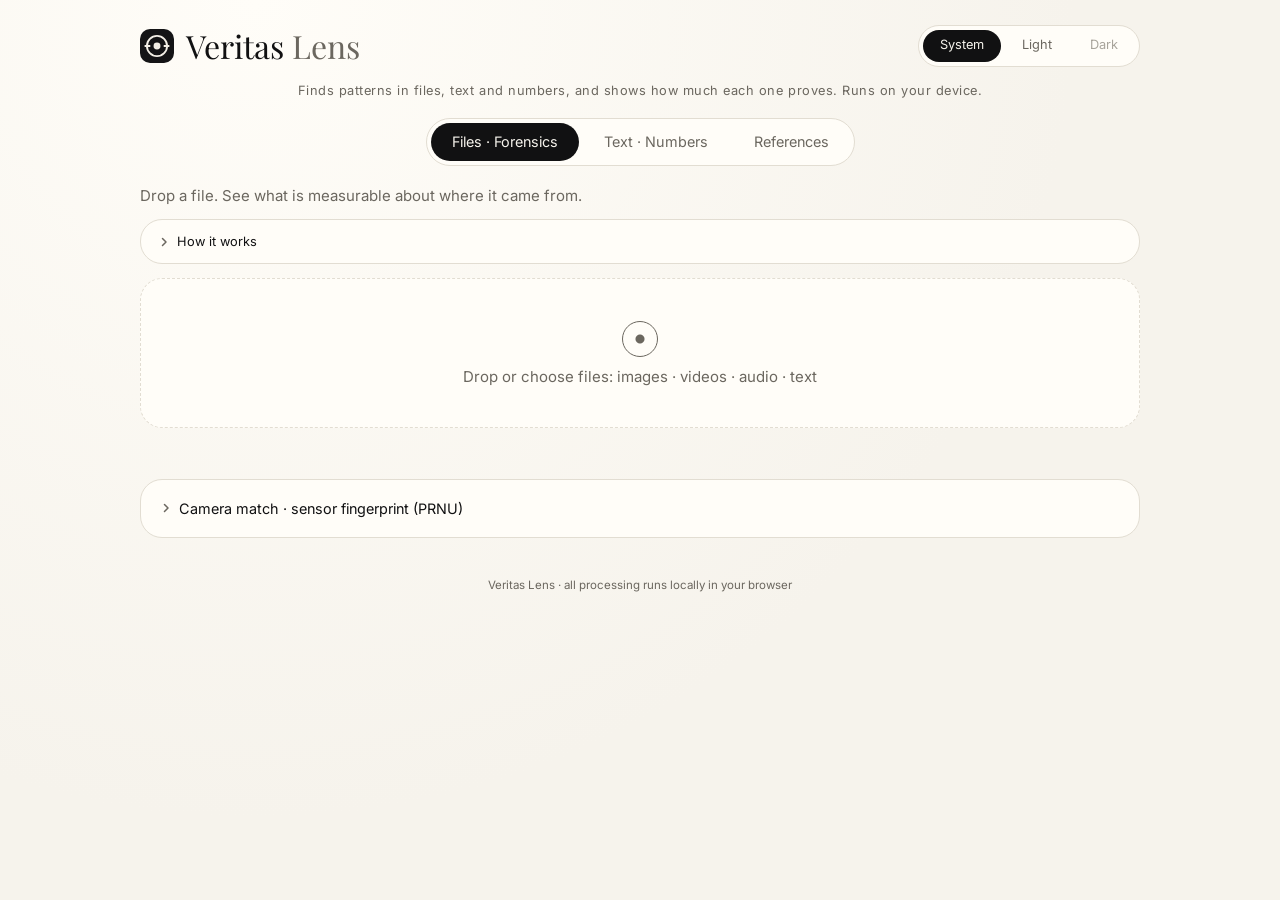
==== commit cca16e0b: "feat: number pattern recognition (equations, sequences, totals, digits) in the Text tab Add js/numbe" ====
--- a/index.html
+++ b/index.html
@@ -15,15 +15,16 @@
 <button data-theme="system" class="active">System</button><button data-theme="light">Light</button><button data-theme="dark">Dark</button>
 </div>
 </header>
-<p class="tag">Pattern recognition · 100% on-device · nothing uploaded</p>
+<p class="tag">Finds patterns in files, text and numbers, and shows how much each one proves. Runs on your device.</p>
 <nav id="mode-tabs">
 <button class="tab active" data-mode="media">Files · Forensics</button>
-<button class="tab" data-mode="text">Text · Writing</button>
+<button class="tab" data-mode="text">Text · Numbers</button>
 <button class="tab" data-mode="refs">References</button>
 </nav>
 <main>
 <section id="panel-media" class="panel active">
-<aside class="note"><b>Notes</b><ul>
+<p class="lede">Drop a file. See what is measurable about where it came from.</p>
+<details class="note"><summary>How it works</summary><ul>
 <li><b>Can read:</b> C2PA Content Credentials (ChatGPT/DALL·E/Sora, Adobe Firefly, Microsoft, Google), IPTC <code>trainedAlgorithmicMedia</code>, generator text in PNG files (Stable Diffusion, ComfyUI), EXIF, XMP and ID3 tags.</li>
 <li><b>Cannot read:</b> Google SynthID and other invisible watermarks. Only the vendor can decode them.</li>
 <li><b>C2PA is verified:</b> the manifest is parsed, the COSE signature is checked with WebCrypto, and the content hash is recomputed over the file. The certificate chain is then checked against the official C2PA trust list (bundled). Revocation is not checked. MP4/MOV box hashes are recomputed for unfragmented files.</li>
@@ -32,7 +33,7 @@
 <li>Screenshots, re-saves and messaging apps strip metadata and weaken pixel traces, so reliability goes down.</li>
 <li><b>Honest scoring:</b> only measured, objective signals change the score. Filename, clip length, saturation and duration are still shown, but they add 0 points. If no provenance tag is found, the score stays between 15 and 85, and it is halved when the pixel signals disagree.</li>
 <li>Pixel checks include noise residual, kurtosis, CFA, a 1D and 2D FFT spectrum, JPEG grid, histogram comb gaps, colour diversity and copy-move clone detection.</li>
-<li>Video reliability is capped at 45% and audio at 60%, unless a provenance tag is found.</li></ul></aside>
+<li>Video reliability is capped at 45% and audio at 60%, unless a provenance tag is found.</li></ul></details>
 <label class="drop" id="drop-zone"><input type="file" id="media-input" class="vh" multiple><span>Drop or choose files: images · videos · audio · text</span></label>
 <p id="media-progress" class="progress"></p>
 <section id="batch-dash" class="card dash" hidden>
@@ -53,20 +54,22 @@
 <p id="prnu-status" class="tstat"></p><div id="prnu-out"></div></details>
 </section>
 <section id="panel-text" class="panel">
-<aside class="note"><b>Notes</b><ul>
+<p class="lede">Paste text. Get tables, checked values, and the equations the numbers follow.</p>
+<details class="note"><summary>How it works</summary><ul>
 <li>Recognizes amounts, quantities with units, percentages, dates, times, emails, URLs, phones, IPs, UUIDs, IBANs, card numbers, coordinates, hex colours, versions, IDs, hashtags and mentions.</li>
 <li>Values are checked, not just matched: Luhn for cards, mod-97 for IBANs, real calendar dates, IP octet range, coordinate range. Number-like strings that fail Luhn are not listed as cards.</li>
-<li>Each numeric column gets min, median, max and sum, and outliers are flagged with a robust MAD z-score above 3.5.</li>
+<li><b>Number patterns:</b> tests row equations (A + B, A × B, × constant, running totals), column sequences (step, ratio, polynomial, Fibonacci-like), totals and digit habits. Each relation shows how many rows it holds in and how often shuffled values match as well, corrected for every relation tested. Rows that break a relation are highlighted.</li>
 <li>Groups lines that share the same shape into tables. Also handles delimited tables and repeating key:value records.</li>
 <li>Junk is removed automatically: HTML, dividers, duplicates, boilerplate like "Sent from my…" or "Unsubscribe", and invisible characters. Everything removed is listed with the reason.</li>
 <li><b>Writing check</b> (English, 150+ words): marker vocabulary, stock phrases, sentence and paragraph burstiness, informal slips, leftover Markdown and self-disclosure. The score stays between 15 and 85 unless the text discloses itself (for example "as an AI language model"). Reliability is capped at 65%. It is never proof of authorship.</li>
-<li>Rule-based, with no AI model, so prose with unusual formatting stays as plain text.</li></ul></aside>
+<li>Rule-based, with no AI model, so prose with unusual formatting stays as plain text.</li></ul></details>
 <textarea id="text-input" placeholder="Paste any messy text: invoices, logs, specs, chats, lists…"></textarea>
 <div class="row"><button id="text-run" class="btn">Extract</button><button id="text-sample" class="btn ghost">Try sample</button></div>
 <div id="text-out"></div>
 </section>
 <section id="panel-refs" class="panel">
-<aside class="note"><b>Notes</b><ul><li>These are the sources behind each check. The weights are heuristics drawn from them, not trained values.</li><li>Every link opens the original paper or standard.</li></ul></aside>
+<p class="lede">Every check and the source behind it.</p>
+<details class="note"><summary>How it works</summary><ul><li>These are the sources behind each check. The weights are heuristics drawn from them, not trained values.</li><li>Every link opens the original paper or standard.</li></ul></details>
 <article class="card" id="landscape">
 <h3>How Veritas Lens compares to online detectors</h3>
 <p>Summary of public documentation and peer-reviewed evaluations. Vendor accuracy claims are self-reported and usually measured on generators the vendor trained on.</p>
@@ -76,7 +79,7 @@
 <tr><td>Vendor watermark detectors</td><td>Google SynthID Detector, Meta Video Seal, OpenAI internal tools</td><td>Decodes an invisible watermark embedded by that vendor's own model</td><td>Robust to crops and compression for that vendor's outputs</td><td>Only detects one vendor. Mostly closed or limited access. Cannot run in a browser</td></tr>
 <tr><td>Forensic toolkits</td><td>FotoForensics, Forensically, InVID-WeVerify</td><td>ELA, noise, clone, metadata and JPEG analysis shown to a human analyst</td><td>Shows edits and splices, transparent</td><td>No verdict; needs expert interpretation; not designed for fully generated images</td></tr>
 <tr><td>AI text detectors</td><td>GPTZero, Originality.ai, Turnitin, Copyleaks</td><td>Perplexity from a language model (GPTZero, DetectGPT, Binoculars) or trained classifiers</td><td>Catches unedited output from popular models</td><td>OpenAI withdrew its own classifier in 2023 for low accuracy. Biased against non-native English writers (Liang et al. 2023). Easily defeated by paraphrasing</td></tr>
-<tr><td><b>Veritas Lens</b></td><td>This app</td><td>Parses and verifies C2PA, measures JPEG, pixel, temporal and audio statistics, all on-device</td><td>Privacy, transparency, cryptographic provenance, edit and recompression evidence, every number explained</td><td>No trained model, so it will miss many clean generated images that classifiers catch. Cannot read SynthID. Does not check C2PA trust lists. The writing check uses style statistics only and has no language-model perplexity, so it is weaker than model-based detectors on unedited output. It is capped and gated for that reason</td></tr>
+<tr><td><b>Veritas Lens</b></td><td>This app</td><td>Parses and verifies C2PA, measures JPEG, pixel, temporal and audio statistics, all on-device</td><td>Privacy, transparency, cryptographic provenance, edit and recompression evidence, every number explained</td><td>No trained model, so it will miss many clean generated images that classifiers catch. Cannot read SynthID. The writing check uses style statistics only and has no language-model perplexity, so it is weaker than model-based detectors on unedited output. It is capped and gated for that reason</td></tr>
 </tbody></table></div>
 <h4>What that means for a result here</h4>
 <ul class="drivers"><li><b>Verified C2PA with a trusted chain</b>: as strong as any online tool.</li><li><b>Writing check</b>: comparable signals to the vocabulary studies; never as evidence on its own.</li><li><b>Leans AI / Leans camera without a tag</b>: weaker than a trained classifier on known generators, but the reasons are visible and checkable.</li><li><b>Inconclusive</b> is a real answer: no tool can prove a clean, stripped image is authentic.</li></ul>
@@ -89,6 +92,7 @@
 <script src="js/provenance.js"></script>
 <script src="js/jpeg.js"></script>
 <script src="js/writing.js"></script>
+<script src="js/numbers.js"></script>
 <script src="js/text.js"></script>
 <script src="js/prnu.js"></script>
 <script src="js/dropdown.js"></script>
--- a/css/style.css
+++ b/css/style.css
@@ -31,8 +31,9 @@
 
 .panel{display:none}.panel.active{display:block}
 .note,.card,.fcard,.drop,textarea{background:var(--card);border:1px solid var(--line);border-radius:var(--r-lg)}
-.note{padding:14px 18px;margin-bottom:var(--gap);font-size:var(--fs-sm);color:var(--dim)}
+.note{padding:14px 18px;margin-top:0;margin-bottom:var(--gap);font-size:var(--fs-sm);color:var(--dim)}
 .note b{color:var(--fg)}.note ul{margin:6px 0 0 18px;line-height:1.6}
+.lede{color:var(--dim);margin-bottom:var(--gap)}
 .card{padding:20px;margin-top:var(--gap)}
 .card h3{font-family:'Playfair Display',serif;font-weight:500;font-size:1.25rem;margin-bottom:4px;word-break:break-word}
 .card p{color:var(--dim);font-size:var(--fs-sm);line-height:1.5}
@@ -116,6 +117,7 @@
 tbody tr:last-child td{border-bottom:0}
 th{background:var(--bg2);color:var(--fg);font-weight:500;white-space:nowrap;position:sticky;top:0}
 td{color:var(--dim)}
+td.bad{color:var(--fg);text-decoration:underline dotted;text-decoration-thickness:1px;cursor:help}
 th small,td small{display:block;font-size:.68rem;color:var(--dim);font-weight:400;margin-top:2px}
 th small{text-transform:uppercase;letter-spacing:.06em}
 td.to{font-weight:600;white-space:nowrap}td.to-ai,td.to-real{color:var(--fg)}td.to-real{font-style:italic}td.to-proc{color:var(--dim)}
